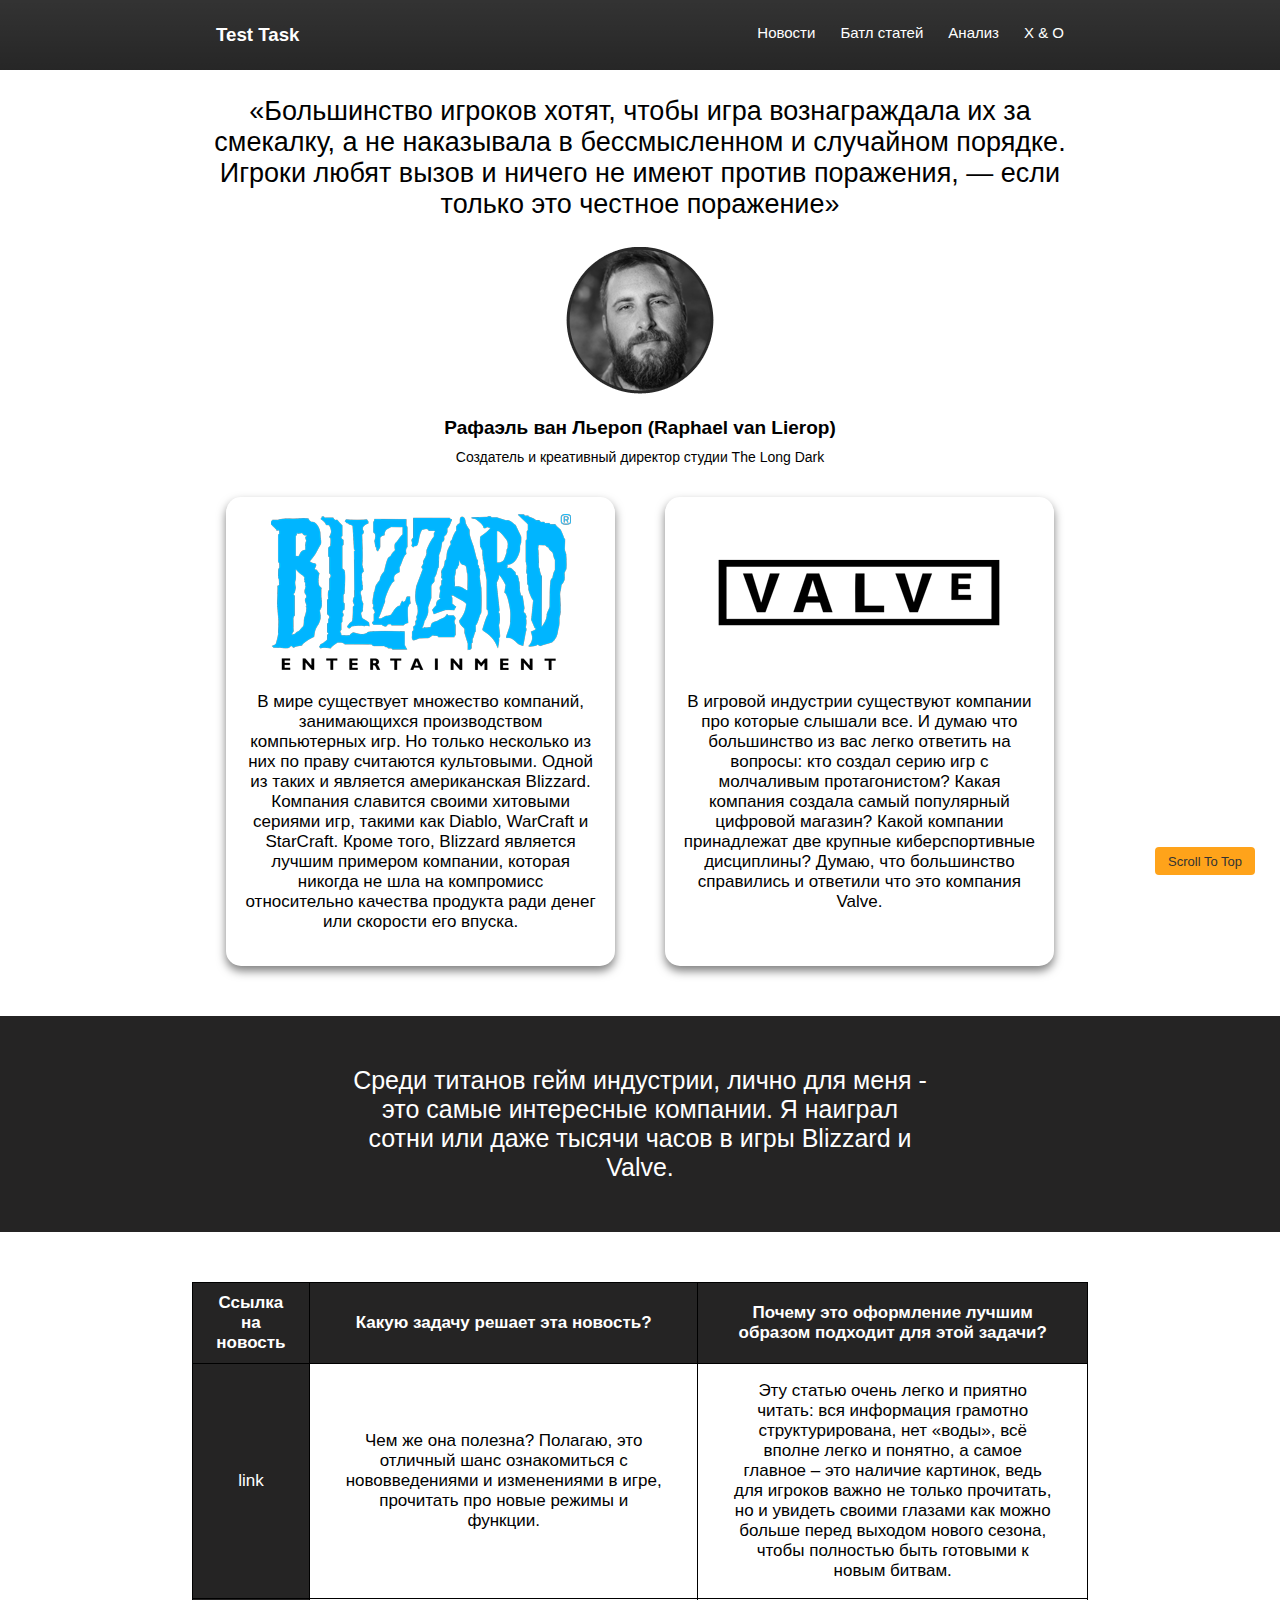
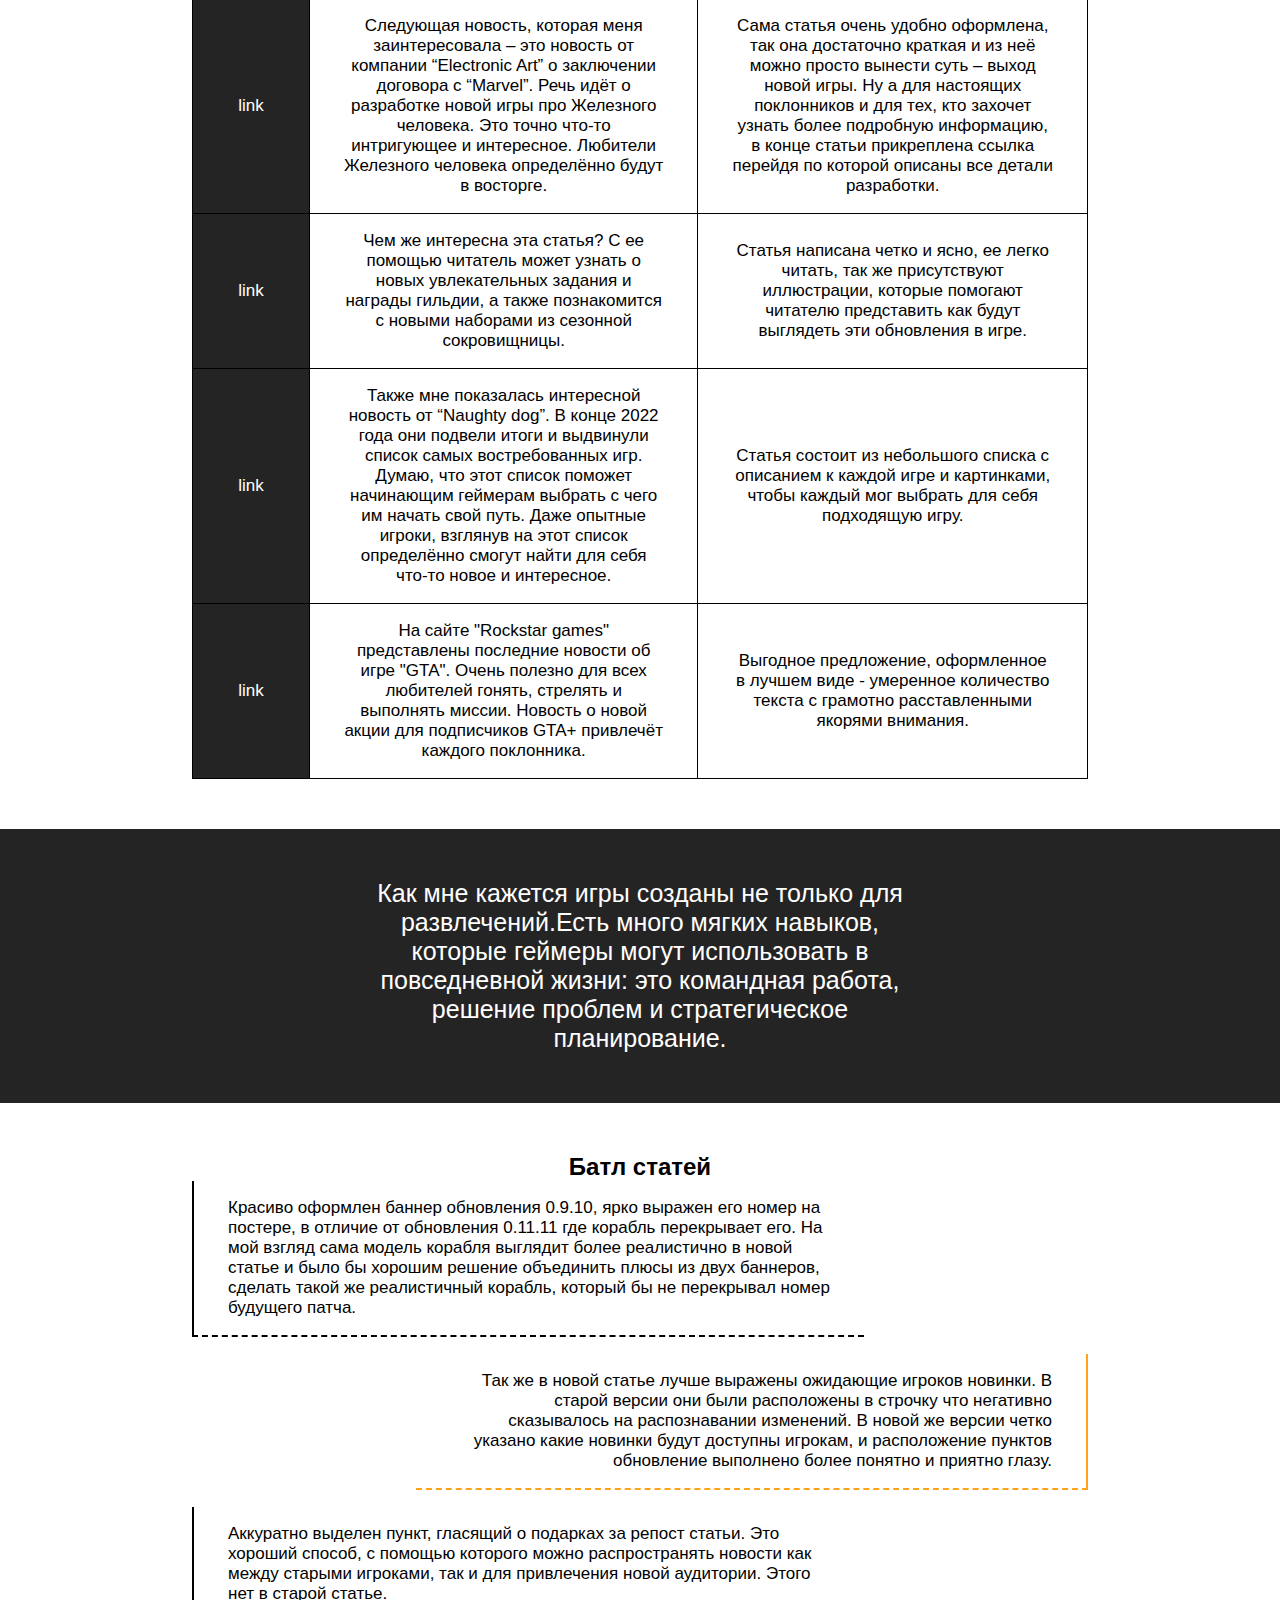
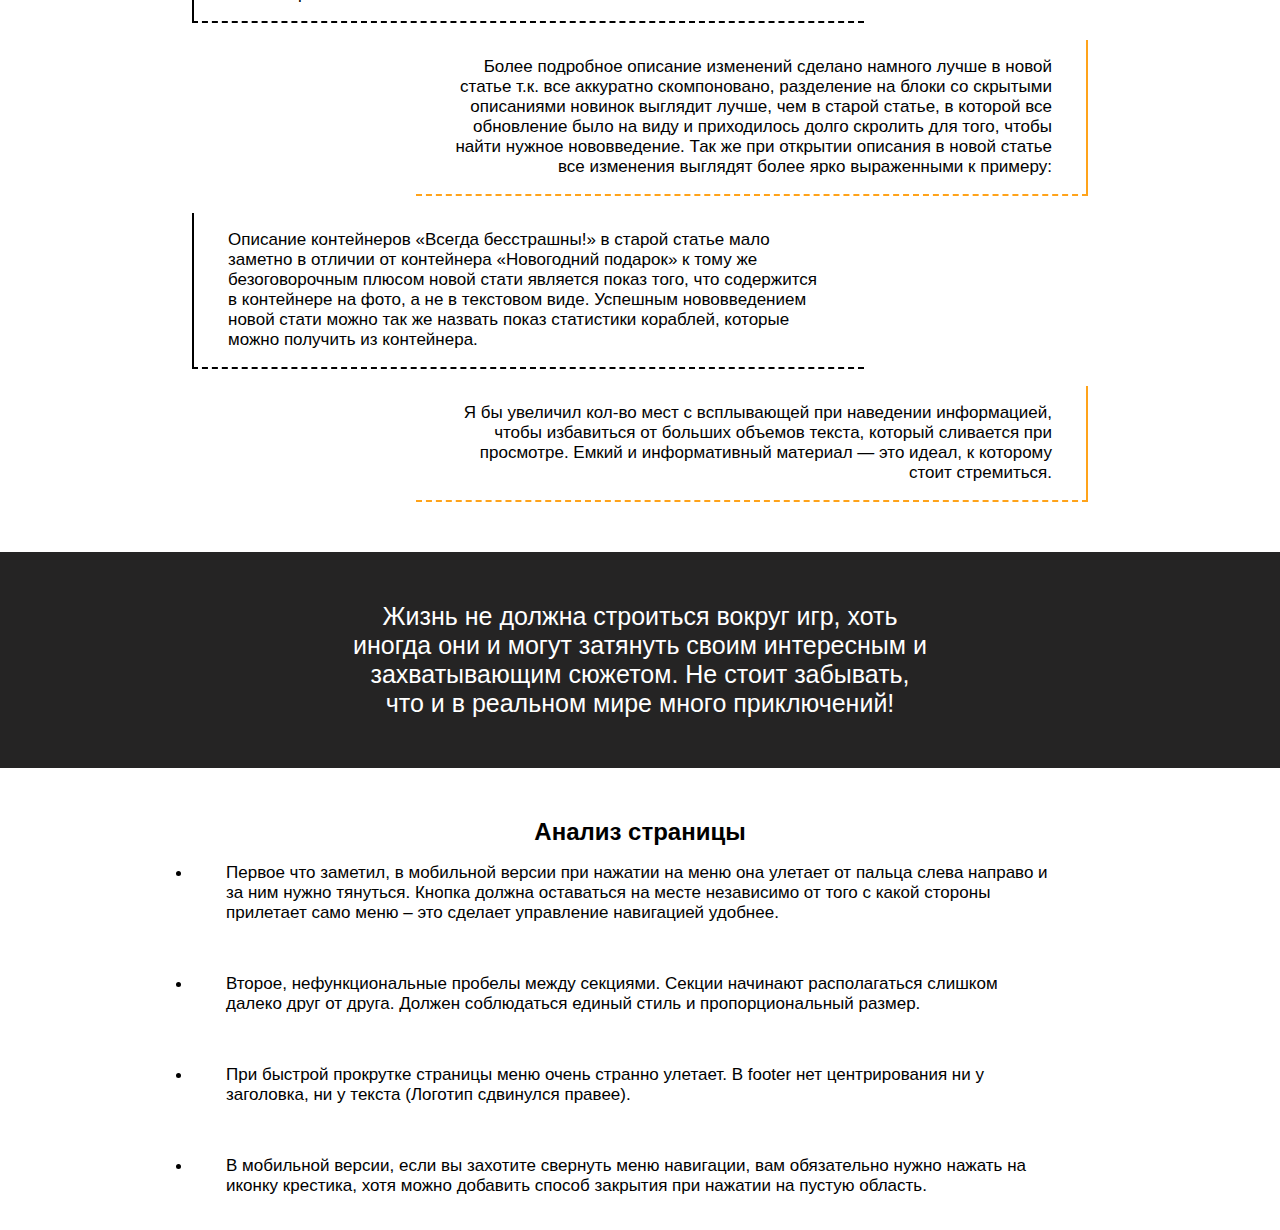
==== index.html @ 741b3e50 "new file:   Assets/css/gameStyle.css 	new file:   Assets/css/style.css 	new file:   Assets/img/Compa" ====
<!DOCTYPE html>
<html lang="en">
<head>
    <meta charset="UTF-8">
    <meta http-equiv="X-UA-Compatible" content="IE=edge">
    <meta name="viewport" content="width=device-width, initial-scale=1.0">
    <title>Test Task</title>
    <link rel="preconnect" href="https://fonts.googleapis.com">
    <link rel="preconnect" href="https://fonts.gstatic.com" crossorigin>
    <link href="https://fonts.googleapis.com/css2?family=Playfair+Display&display=swap" rel="stylesheet">
    <link rel="stylesheet" href="Assets/css/style.css">
</head>
<body id="quote">
    <header>
        <div class="wrapper wrapper-min">
            <nav class="menu">
                <div class="task-name">
                    <h3>Test Task</h3>
                </div>
                <div class="main-menu" id="menu">
                    <ul>
                        <li><a class="link" href="#sites">Новости</a>
                        </li>
                        <li><a class="link" href="#versus">Батл статей</a>
                        </li>
                        <li><a class="link" href="#analysis">Анализ</a> </li>
                        <li><a class="link" href="HTML/game.html">X & O</a></li>
                    </ul>
                </div>
            </nav>
        </div>
    </header>
    <section>
        <div class="wrapper">
            <div class="quote">
                <p class="text-quote">«Большинство игроков хотят, чтобы игра вознаграждала их за смекалку, а не наказывала в бессмысленном и случайном порядке. Игроки любят вызов и ничего не имеют против поражения, — если только это честное поражение»</p>
                <img src="Assets/img/Programmer.png" alt="Raphael van Lierop">
                <p class="quote-author">Рафаэль ван Льероп (Raphael van Lierop)</p>
                <p class="quote-aboutAuthor">Создатель и креативный директор студии The Long Dark</p>
            </div>

            <div class="company-list" >
                <ul class="company-cards">
                    <li class="company">
                        <img src="Assets/img/Company-logo/Blizzard-logo.png" alt="">
                        <p>В мире существует множество компаний, занимающихся производством компьютерных игр. Но только несколько из них по праву считаются культовыми. Одной из таких и является американская Blizzard. Компания славится своими хитовыми сериями игр, такими как Diablo, WarCraft и StarCraft. Кроме того, Blizzard является лучшим примером компании, которая никогда не шла на компромисс относительно качества продукта ради денег или скорости его впуска.</p>
                    </li>
                    <li class="company valve-company">
                        <img src="Assets/img/Company-logo/Valve-logo.png" alt="">
                        <p>В игровой индустрии существуют компании про которые слышали все. И думаю что большинство из вас легко ответить на вопросы: кто создал серию игр с молчаливым протагонистом? Какая компания создала самый популярный цифровой магазин? Какой компании принадлежат две крупные киберспортивные дисциплины? Думаю, что большинство справились и ответили что это компания Valve. </p>
                    </li>
                </ul>
            </div>
        </div>
    </section>
    <aside>
        <div class="wrapper">
            <div class="text-of-sites" id="sites">
                <p>Среди титанов гейм индустрии, лично для меня - это самые интересные компании. Я наиграл сотни или даже тысячи часов в игры Blizzard и Valve.</p>
            </div>
        </div>
    </aside>
    <article>
        <div class="wrapper wrapper_table">
            <div class="table-of-articles">
                    <table>
                        <thead>
                          <tr>
                            <th>Ссылка на новость</th>
                            <th>Какую задачу решает эта новость?</th>
                            <th>Почему это оформление лучшим образом подходит для этой задачи?</th>
                          </tr>
                        </thead>
                        <tbody>
                          <tr>
                            <td><a href="https://news.blizzard.com/ru-ru/blizzard/23913674/call-of-duty-warzone-2-0-andmdash-obzor-02-go-sezona" class="link-of-sites" target="_blank">link</a></td>
                            <td>Чем же она полезна? Полагаю, это отличный шанс ознакомиться с нововведениями и изменениями в игре, прочитать про новые режимы и функции.</td>
                            <td>Эту статью очень легко и приятно читать: вся информация грамотно структурирована, нет «воды», всё вполне легко и понятно, а самое главное – это наличие картинок, ведь для игроков важно не только прочитать, но и увидеть своими глазами как можно больше перед выходом нового сезона, чтобы полностью быть готовыми к новым битвам.</td>
                          </tr>
                          <tr>
                            <td><a href="https://www.ea.com/ru-ru/news/ea-marvel-entertainment-multi-title-collaboration" class="link-of-sites" target="_blank">link</a></td>
                            <td>Следующая новость, которая меня заинтересовала – это новость от компании “Electronic Art” о заключении договора с “Marvel”. Речь идёт о разработке новой игры про Железного человека. Это точно что-то интригующее и интересное. Любители Железного человека определённо будут в восторге.</td>
                            <td>Сама статья очень удобно оформлена, так она достаточно краткая и из неё можно просто вынести суть – выход новой игры. Ну а для настоящих поклонников и для тех, кто захочет узнать более подробную информацию, в конце статьи прикреплена ссылка перейдя по которой описаны все детали разработки.</td>
                          </tr>
                          <tr>
                            <td><a href="https://www.dota2.com/newsentry/3510021937422262193" target="_blank" class="link-of-sites">link</a></td>
                            <td>Чем же интересна эта статья? С ее помощью читатель может узнать о новых увлекательных задания и награды гильдии, а также познакомится с новыми наборами из сезонной сокровищницы.</td>
                            <td>Статья написана четко и ясно, ее легко читать, так же присутствуют иллюстрации, которые помогают читателю представить как будут выглядеть эти обновления в игре.</td>
                          </tr>
                          <tr>
                            <td><a href="https://www.naughtydog.com/blog/naughty_dogs_favorite_games_of_2022" target="_blank" class="link-of-sites">link</a></td>
                            <td>
                                Также мне показалась интересной новость от “Naughty dog”. В конце 2022 года они подвели итоги и выдвинули список самых востребованных игр. Думаю, что этот список поможет начинающим геймерам выбрать с чего им начать свой путь. Даже опытные игроки, взглянув на этот список определённо смогут найти для себя что-то новое и интересное.
                            </td>
                            <td>Статья состоит из небольшого списка с описанием к каждой игре и картинками, чтобы каждый мог выбрать для себя подходящую игру.</td>
                          </tr>
                          <tr>
                            <td><a href="https://www.rockstargames.com/ru/newswire/article/o37949o3oo148k/this-month-s-gta-event-brings-a-free-taxi-with-doubled-tips-for-dilige" target="_blank" class="link-of-sites">link</a></td>
                            <td>На сайте "Rockstar games" представлены последние новости об игре "GTA". Очень полезно для всех любителей гонять, стрелять и выполнять миссии. Новость о новой акции для подписчиков GTA+ привлечёт каждого поклонника.</td>
                            <td>Выгодное предложение, оформленное в лучшем виде - умеренное количество текста с грамотно расставленными якорями внимания.</td>
                          </tr>
                        </tbody>
                      </table>
            </div>
        </div>
    </article>
    <aside>
        <div class="wrapper">
            <div class="text-of-sites" id="versus">
                <p>Как мне кажется игры созданы не только для развлечений.Есть много мягких навыков, которые геймеры могут использовать в повседневной жизни: это командная работа, решение проблем и стратегическое планирование.</p>
            </div>
        </div>
    </aside>
    <article>
        <div class="wrapper">
            <div class="battle-of-articles">
                <h2 class="heading">Батл статей</h2>

                <p class="left paragraph">Красиво оформлен баннер обновления 0.9.10, ярко выражен его номер на постере, в отличие от обновления 0.11.11 где корабль перекрывает его. На мой взгляд сама модель корабля выглядит более реалистично в новой статье и было бы хорошим решение объединить плюсы из двух баннеров, сделать такой же реалистичный корабль, который бы не перекрывал номер будущего патча.</p>

                <p class="right paragraph">Так же в новой статье лучше выражены ожидающие игроков новинки. В старой версии они были расположены в строчку что негативно сказывалось на распознавании изменений. В новой же версии четко указано какие новинки будут доступны игрокам, и расположение пунктов обновление выполнено более понятно и приятно глазу.</p>

                <p class="left paragraph">Аккуратно выделен пункт, гласящий о подарках за репост статьи. Это хороший способ, с помощью которого можно распространять новости как между старыми игроками, так и для привлечения новой аудитории. Этого нет в старой статье.</p>

                <p class="right paragraph">Более подробное описание изменений сделано намного лучше в новой статье т.к. все аккуратно скомпоновано, разделение на блоки со скрытыми описаниями новинок выглядит лучше, чем в старой статье, в которой все обновление было на виду и приходилось долго скролить для того, чтобы найти нужное нововведение. Так же при открытии описания в новой статье все изменения выглядят более ярко выраженными к примеру:</p>

                <p class="left paragraph">Описание контейнеров «Всегда бесстрашны!» в старой статье мало заметно в отличии от контейнера «Новогодний подарок» к тому же безоговорочным плюсом новой стати является показ того, что содержится в контейнере на фото, а не в текстовом виде. Успешным нововведением новой стати можно так же назвать показ статистики кораблей, которые можно получить из контейнера.</p>

                <p class="right paragraph">Я бы увеличил кол-во мест с всплывающей при наведении информацией, чтобы избавиться от больших объемов текста, который сливается при просмотре. Емкий и информативный материал — это идеал, к которому стоит стремиться.</p>
            </div>
        </div>
    </article>
    <aside>
        <div class="wrapper">
            <div class="text-of-sites" id="sites">
                <p>Жизнь не должна строиться вокруг игр, хоть иногда они и могут затянуть своим интересным и захватывающим сюжетом. Не стоит забывать, что и в реальном мире много приключений!</p>
            </div>
        </div>
    </aside>
    <article>
        <div class="wrapper">
            <div class="article-analysis">
                <h2 class="heading" id="analysis">Анализ страницы</h2>

                <ul>
                    <li><p class="paragraph">Первое что заметил, в мобильной версии при нажатии на меню она улетает от пальца слева направо и за ним нужно тянуться. Кнопка должна оставаться на месте независимо от того с какой стороны прилетает само меню – это сделает управление навигацией удобнее.</p></li>
                    <li><p class="paragraph">Второе, нефункциональные пробелы между секциями. Секции начинают располагаться слишком далеко друг от друга. Должен соблюдаться единый стиль и пропорциональный размер.</p></li>
                    <li><p class="paragraph">При быстрой прокрутке страницы меню очень странно улетает. В footer нет центрирования ни у заголовка, ни у текста (Логотип сдвинулся правее).</p></li>
                    <li><p class="paragraph">В мобильной версии, если вы захотите свернуть меню навигации, вам обязательно нужно нажать на иконку крестика, хотя можно добавить способ закрытия при нажатии на пустую область.</p></li>
                </ul>
                <p></p>
            </div>
            <a href="#quote" class="button">Scroll To Top</a>
            <a href="#quote" id="button" class="button">Top</a>
        </div>
    </article>
</body>
</html>
---- Assets/css/style.css ----
* {
    box-sizing: border-box;
    margin: 0;
    padding: 0;
    font-family: "Lucida Sans Unicode", "Lucida Grande", Sans-Serif;
    scroll-behavior: smooth
}

.wrapper {
    margin: 0 auto;
    width: 70%;
}

header {
    background-color: #333;
    background-image: linear-gradient(to bottom, rgba(0,0,0,0) 0%, rgba(0,0,0,.25) 100%);
    position: fixed;
    top: 0;
    left: 0;  
    z-index: 100;  
    width: 100%;  
}

header .menu {
    color: #ffff;
    padding: 1.5em;
    display: flex;
    justify-content: space-between;
}

header .menu .main-menu ul {
    display: flex;
    justify-content: space-between;
    gap: 25px;
    list-style: none;
}

header .menu .main-menu ul li {
    transition: all 0.2s ease-in;
}

header .menu .main-menu ul li .link {
    color: #ffff;
    font-size: 15px;
    text-decoration: none;
    cursor: pointer;
    transition: 0.5s ease-in;
}

header .menu .main-menu ul li:hover {
    background-color: #6e6767;
    border-radius: 10px;
    padding: 0.4em;
}

/*Начало первого блока, цитата*/
section .quote {
    text-align: center;
    margin: 6em auto 2em;
}

section .quote .text-quote {
    margin-bottom: 1em;
    font-size: 27px;
    width: 100%;
}

section .quote img {
    margin-bottom: 1em;
}

section .quote .quote-author {
    font-weight: bold;
    font-size: 19px;
    margin-bottom: 0.5em;
}

section .quote .quote-aboutAuthor {
    font-size: 14px;
}

/*Карточки компаний*/

section .company-list {
    
}

section .company-list .company-cards {
    font-size: 17px;
    padding: 0 2em;
    margin-bottom: 2em;
    list-style: none;
    display: flex;
    justify-content: space-between;
}

section .company-list .company-cards .company {
    width: 47%;
    background-color: #ffff;
    padding: 1em;
    border-radius: 15px;
    box-shadow: 0px 5px 10px 0px rgba(0, 0, 0, 0.5);
    transition: all 0.3s ease-out;
    text-align: center;
}

section .company-list .company-cards .company p {
    margin-top: 1em;
    margin-bottom: 1em;
}

section .company-list .company:hover {
    transform: scale(1.05);
}

/*Текст о индустрии игр*/

aside {
    background-color: rgb(37, 36, 36);
}

aside .text-of-sites {
    color: white;
    padding: 2em 1em;
    width: 70%;
    text-align: center;
    font-size: 25px;
    margin: 2em auto;
}

/*Таблица статей*/

article .table-of-articles {
    margin-bottom: 2em;
}

article .table-of-articles table {
    font-family: "Lucida Sans Unicode", "Lucida Grande", Sans-Serif;
    font-size: 17px;
    border-collapse: collapse;
    text-align: center;
    width: 100%;
}

article .table-of-articles table th, td:first-child {
    background: rgb(37, 36, 36);
    color: white;
    padding: 10px 20px; 
}

article .table-of-articles table th, td {
    border-style: solid;
    border-width: 0 1px 1px 0;
    border-color: white;
}

article .table-of-articles table th {
    border: 1px solid black;
}

article .table-of-articles table td {
    padding: 1em 2em;
    font-size: 17px;
    border: 1px solid black;
}

article .table-of-articles table .link-of-sites {
    text-decoration: none;
    color: white;
}

article .table-of-articles table .link-of-sites:hover {
    border-bottom: 2px solid white;
}

/*Батл статей*/

article .heading {
    text-align: center;
}

article .paragraph {
    padding: 1em 2em;
    margin-bottom: 1em;
    font-weight: 500;
    font-size: 17px;
}

article .battle-of-articles .left {
    width: 75%;
    text-align: left;
    border-left: 2px solid black;
    border-bottom: 2px dashed black;
}

article .battle-of-articles .right {
    width: 75%;
    text-align: end;
    margin-left: auto;
    border-right: 2px solid #ffa31a;
    border-bottom: 2px dashed #ffa31a;
}

.button {
    text-decoration: none;  
    color: #333; 
    display: inline-block;   
    background-color: #ffa31a;
    font-size: 13px;
    padding: 0.5em 1em;     
    text-align: center;   
    border-radius: 4px;   
    margin: 20px;   
    position: fixed;   
    bottom: 5px;   
    right: 5px;   
    transition: background-color .3s;   
    z-index: 1000; 
    
} 

.button:hover {   
    cursor: pointer;
    color: white;  
    background-color: #333; 
}

#button {
    display: none;
}

@media screen and (max-width: 1024px){
    .menu {
        flex-wrap: wrap;
    }
    .task-name {
        width: 100%;
        margin-bottom: 1em;
    }
    .main-menu {
        width: 100%;
    }
    .quote {
        width: 100%;
    }
    .text-quote {
        margin-top: 7em;
        font-size: 20px !important;
    }
    .company-cards {
        flex-wrap: wrap;
    }
    .company-cards .company img{
        width: 80%;
    }
    .text-of-sites {
        font-size: 20px !important;
    }
    table th {
        font-weight: 500;
    }
    .button {
        bottom: 0px;
        right: 0px;
        margin: 15px;
    }
}

@media screen and (max-width: 768px) {
    .menu {
        padding: 0.3em !important;
    }
    .main-menu {
        margin-bottom: 1em;
    }
    .text-quote {
        margin-top: 6em !important;
    }
    .company-cards {
        flex-wrap: wrap;
    }
    .company {
        width: 100% !important;
        margin-bottom: 2em;
    }
    .text-of-sites {
        width: 100%;
        font-size: 17px !important;
        margin: 0 auto!important;
        padding: 1em !important;
    }
    .valve-company {
        margin-bottom: 0 !important;
    }
    .wrapper_table {
        width: 80%;
        margin: 0 auto;
    }
    table {
        margin-top: 2em;
    }
    table, th, td {
        font-size: 14px !important;
    }
    .heading {
        margin-top: 1em;
    }
    .left {
        width: 100% !important;
    }
    .right {
        width: 100% !important;
    }
    .paragraph {
        font-size: 14px !important;
        padding: 1em !important;
    }
    .button {
        margin: 5px !important;
        font-size: 10px;
        display: none;
    }
    #button {
        display: block;
        font-size: 15px;
        margin: 10px !important;
    }
}

@media screen and (max-width: 425px) {
    .wrapper {
        width: 80%;
    }
    .task-name {
        margin-top: 1em;
    }
    .menu {
        width: 300px;
        font-size: 14px !important;
        margin: 0 auto !important;
    }
    .main-menu ul {
        gap: 1px !important;
    }
    .wrapper-min {
        width: 100%;
    }
    .quote {
        margin: 0 auto !important;
    }
}
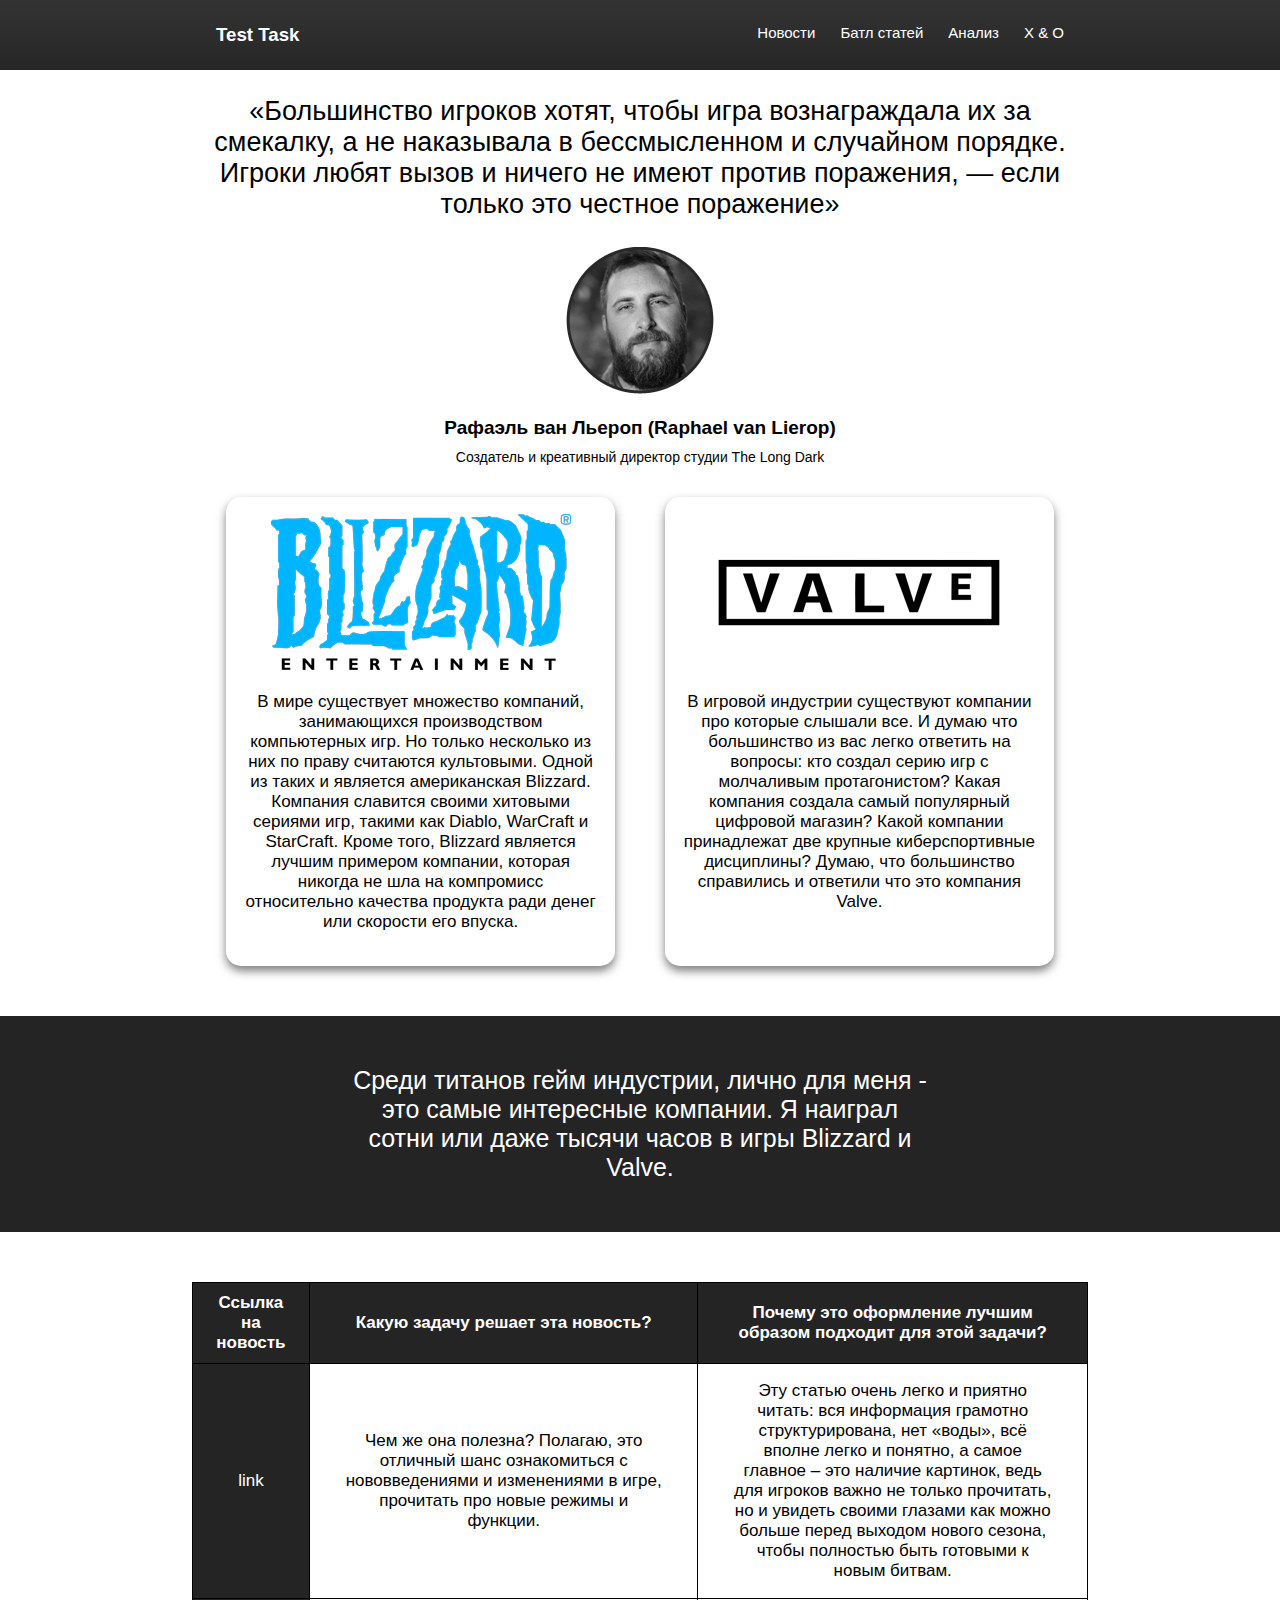
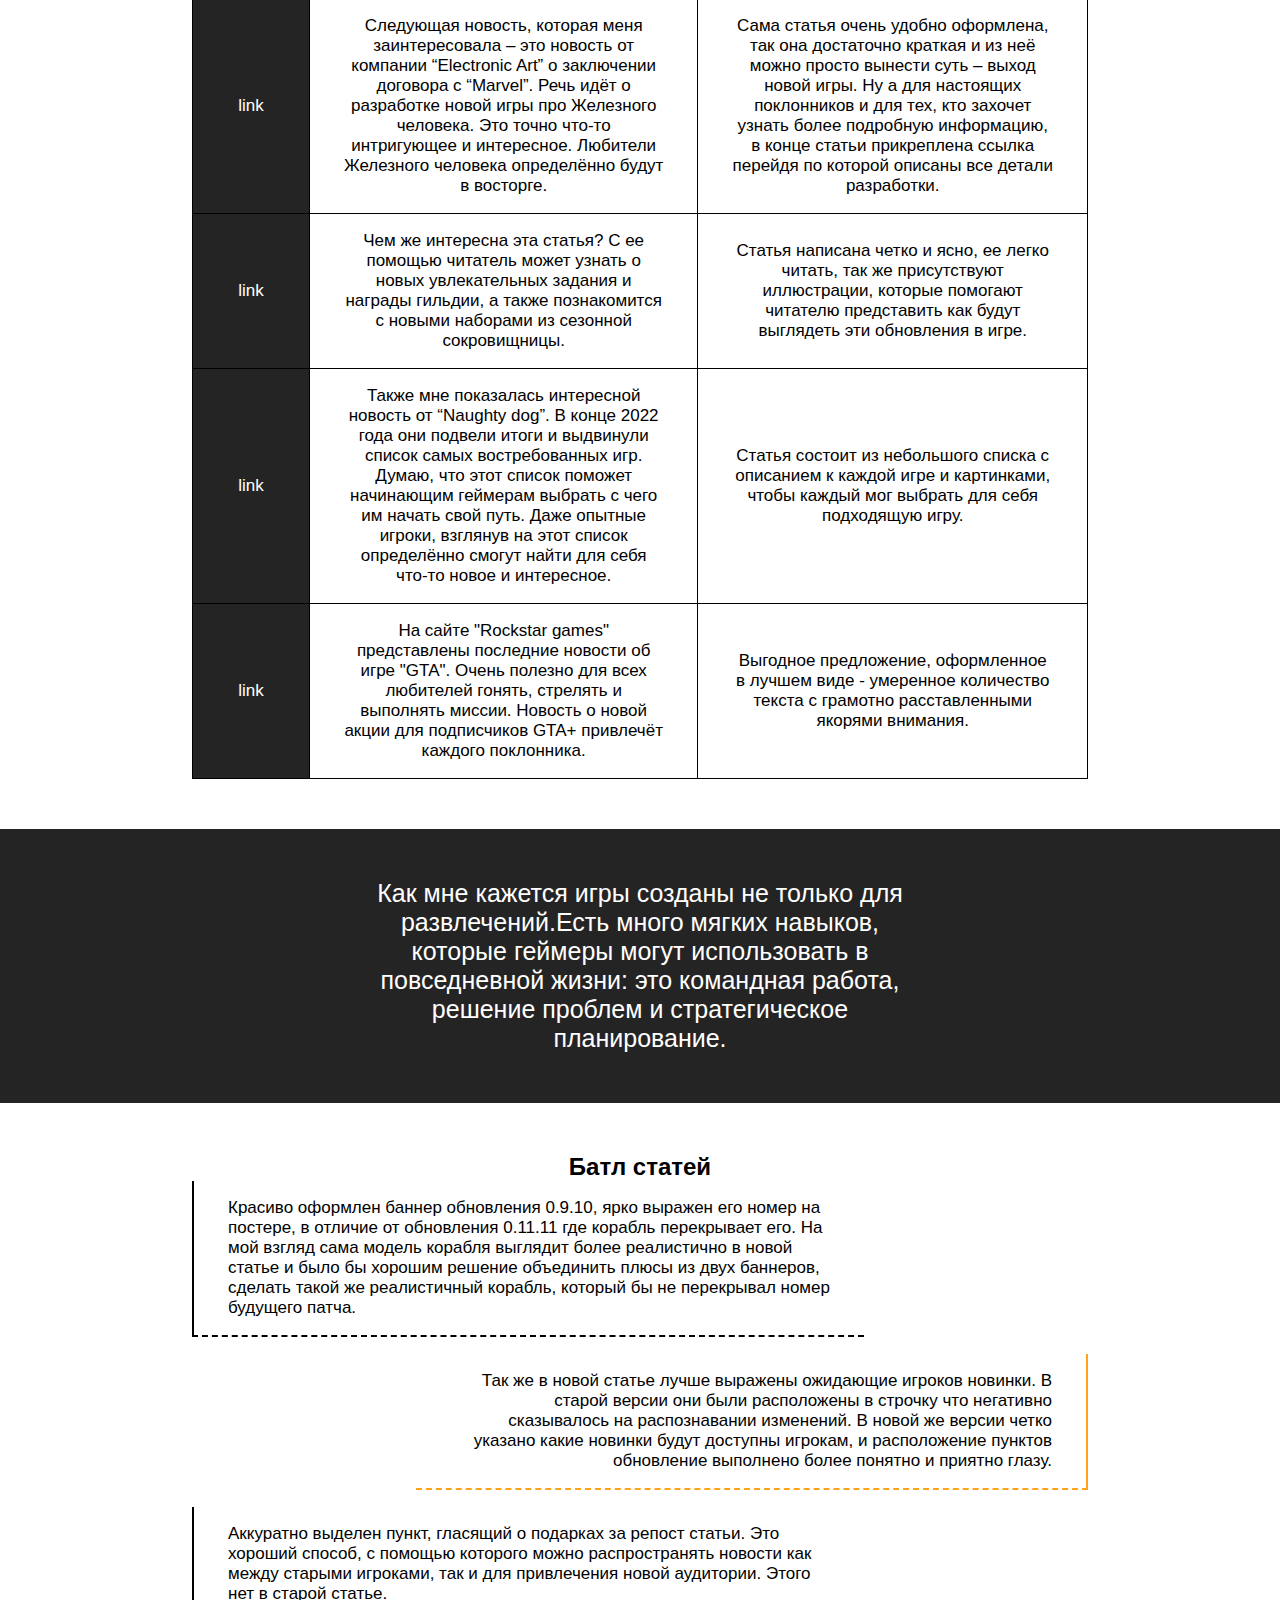
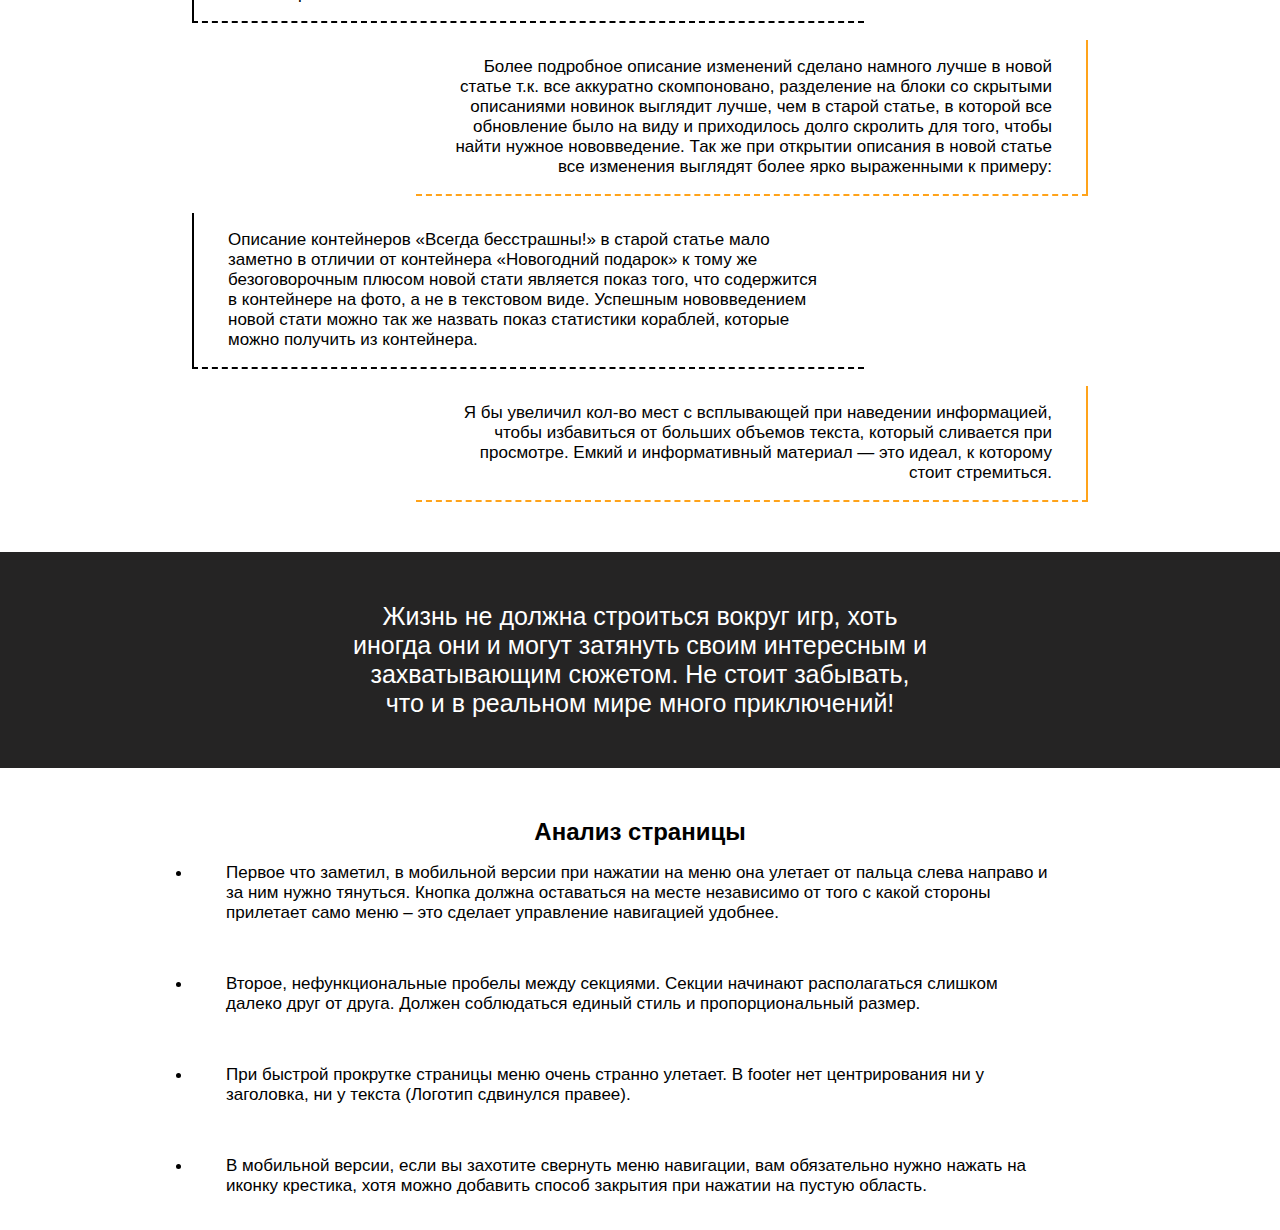
==== commit 1bf93fcd: "modified:   Assets/css/style.css 	new file:   JS/main.js 	modified:   index.html" ====
--- a/index.html
+++ b/index.html
@@ -150,9 +150,10 @@
                 </ul>
                 <p></p>
             </div>
-            <a href="#quote" class="button">Scroll To Top</a>
-            <a href="#quote" id="button" class="button">Top</a>
+            <a class="button">Scroll To Top</a>
+            <a id="button" class="button">Top</a>
         </div>
     </article>
+    <script src="/JS/main.js"></script>
 </body>
 </html>--- a/Assets/css/style.css
+++ b/Assets/css/style.css
@@ -214,12 +214,14 @@
     position: fixed;   
     bottom: 5px;   
     right: 5px;   
-    transition: background-color .3s;   
+    transition: all 0.2s;   
     z-index: 1000; 
     
 } 
 
-.button:hover {   
+
+.button:active {   
+    scale: 1.1;
     cursor: pointer;
     color: white;  
     background-color: #333; 
@@ -327,7 +329,7 @@
     }
 }
 
-@media screen and (max-width: 425px) {
+@media screen and (max-width: 400px) {
     .wrapper {
         width: 80%;
     }
@@ -348,4 +350,27 @@
     .quote {
         margin: 0 auto !important;
     }
-}
+    .quote-aboutAuthor {
+        margin-bottom: 1em;
+    }
+    .wrapper_table {
+        width: 100%;
+        margin: 0 auto;
+    }
+    table, th, td {
+        font-size: 10px !important;
+        font-weight: 500;
+    }
+    th {
+        padding: 1em !important;
+    }
+    td {
+        padding: 0.5em !important;
+    }
+    #button {
+        font-size: 11px;
+        margin: 5px !important;
+        bottom: 1em;
+    }
+}
+
